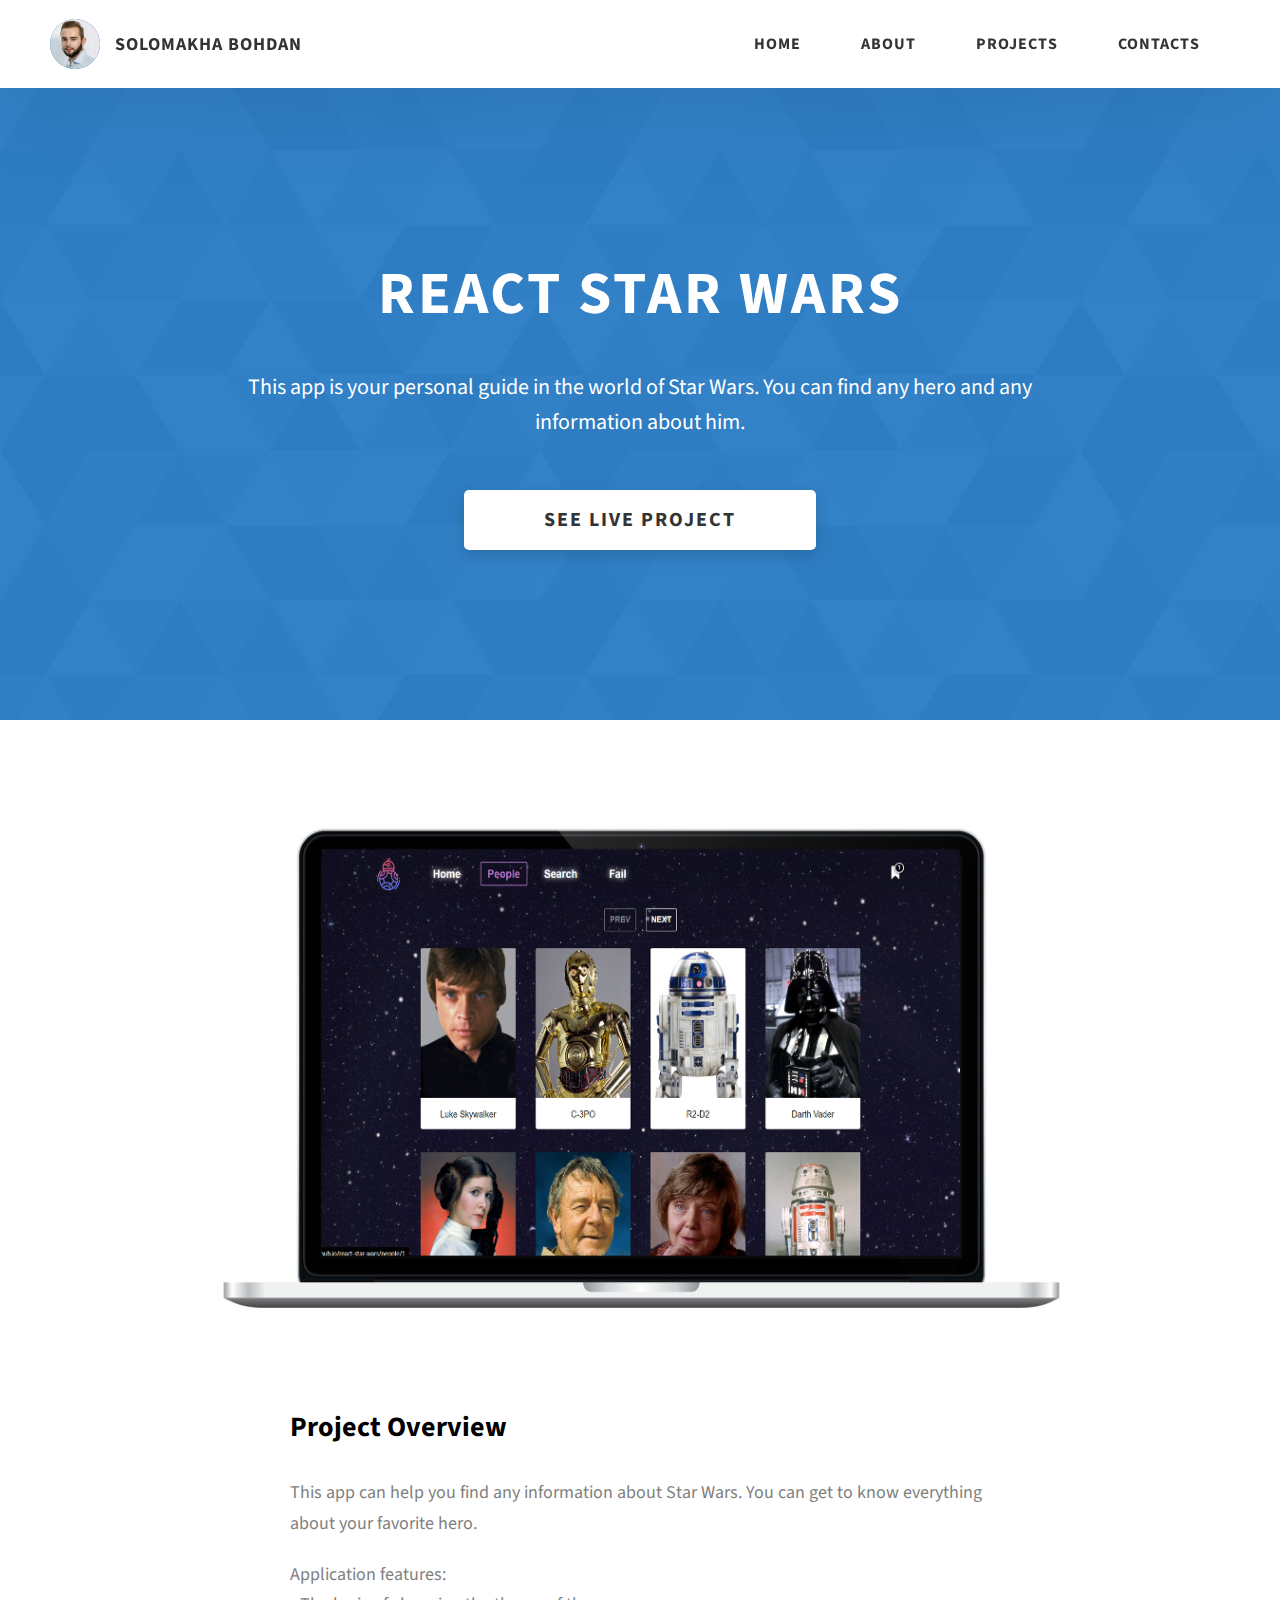
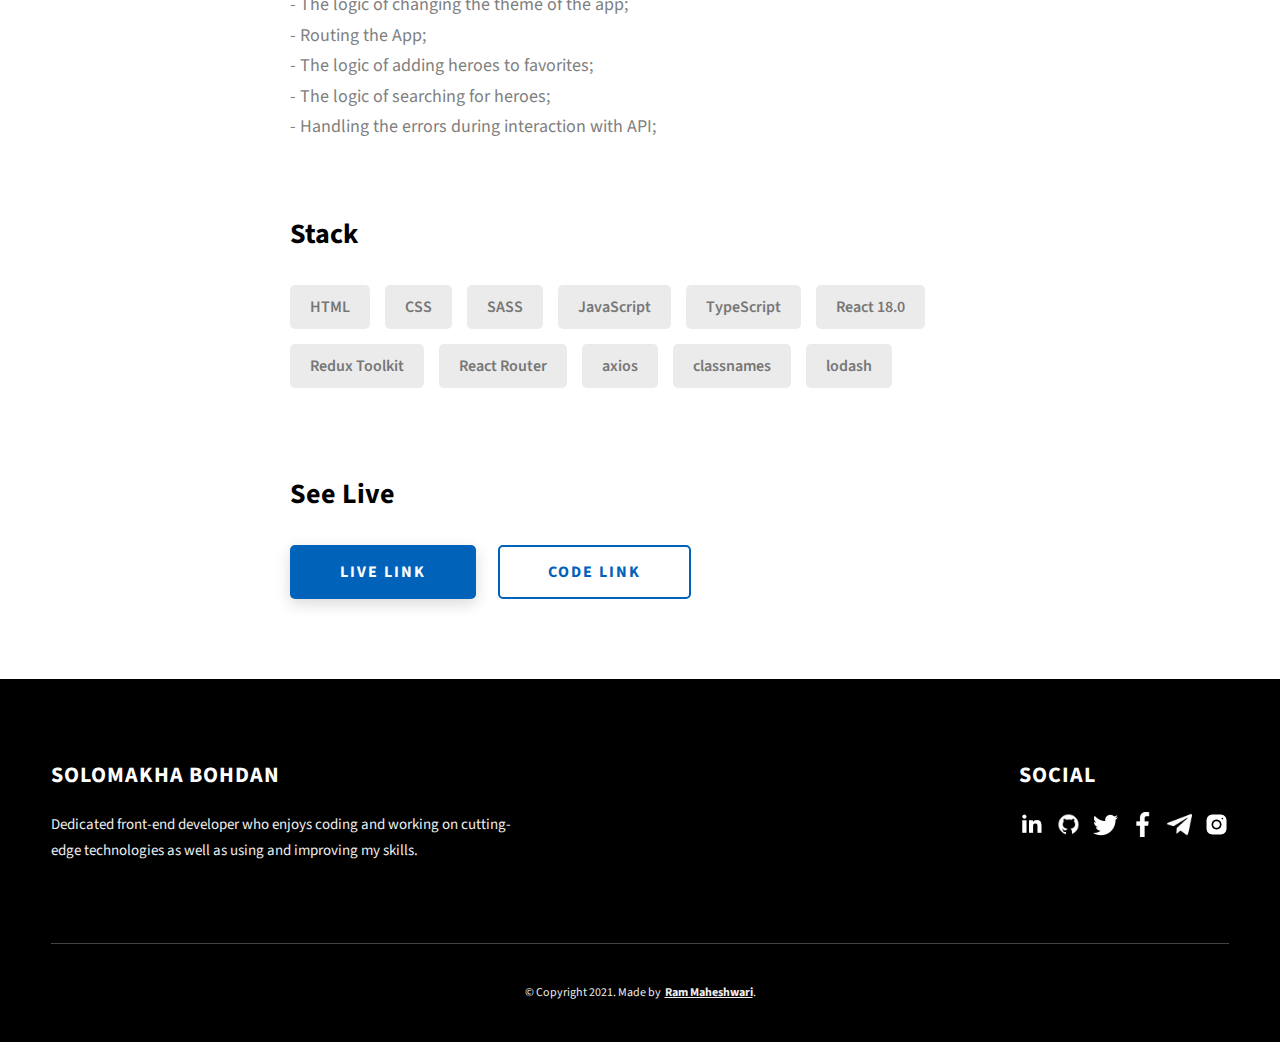
==== project-1.html @ 6ab42487 "Added all files to repo" ====
<!DOCTYPE html>
<html lang="en">
  <head>
    <meta charset="UTF-8" />
    <meta name="viewport" content="width=device-width, initial-scale=1.0" />
    <meta http-equiv="X-UA-Compatible" content="ie=edge" />
    <title>React Star Wars</title>
    <meta name="description" content="Case study page of Project" />

    <link rel="stylesheet" href="css/style.css" />

    <link rel="preconnect" href="https://fonts.googleapis.com" />
    <link rel="preconnect" href="https://fonts.gstatic.com" crossorigin />
    <link
      href="https://fonts.googleapis.com/css2?family=Source+Sans+Pro:wght@400;600;700;900&display=swap"
      rel="stylesheet"
    />
  </head>
  <body>
    <header class="header">
      <div class="header__content">
        <div class="header__logo-container">
          <div class="header__logo-img-cont">
            <img
              src="./assets/jpeg/bodia_solo.jpg"
              alt="Solomakha Bohdan Image"
              class="header__logo-img"
            />
          </div>
          <span class="header__logo-sub">Solomakha Bohdan</span>
        </div>
        <div class="header__main">
          <ul class="header__links">
            <li class="header__link-wrapper">
              <a href="./index.html" class="header__link"> Home </a>
            </li>
            <li class="header__link-wrapper">
              <a href="./index.html#about" class="header__link">About </a>
            </li>
            <li class="header__link-wrapper">
              <a href="./index.html#projects" class="header__link">
                Projects
              </a>
            </li>
            <li class="header__link-wrapper">
              <a href="./index.html#contact" class="header__link"> Contacts </a>
            </li>
          </ul>
          <div class="header__main-ham-menu-cont">
            <img
              src="./assets/svg/ham-menu.svg"
              alt="hamburger menu"
              class="header__main-ham-menu"
            />
            <img
              src="./assets/svg/ham-menu-close.svg"
              alt="hamburger menu close"
              class="header__main-ham-menu-close d-none"
            />
          </div>
        </div>
      </div>
      <div class="header__sm-menu">
        <div class="header__sm-menu-content">
          <ul class="header__sm-menu-links">
            <li class="header__sm-menu-link">
              <a href="./index.html"> Home </a>
            </li>

            <li class="header__sm-menu-link">
              <a href="./index.html#about"> About </a>
            </li>

            <li class="header__sm-menu-link">
              <a href="./index.html#projects"> Projects </a>
            </li>

            <li class="header__sm-menu-link">
              <a href="./index.html#contact"> Contacts </a>
            </li>
          </ul>
        </div>
      </div>
    </header>
    <section class="project-cs-hero">
      <div class="project-cs-hero__content">
        <h1 class="heading-primary">React Star Wars</h1>
        <div class="project-cs-hero__info">
          <p class="text-primary">
            This app is your personal guide in the world of Star Wars. You can find any hero and any information about him.
          </p>
        </div>
        <div class="project-cs-hero__cta">
          <a href="https://bohdansolo.github.io/react-star-wars/" class="btn btn--bg" target="_blank">See live project</a>
        </div>
      </div>
    </section>
    <section class="project-details">
      <div class="main-container">
        <div class="project-details__content">
          <div class="project-details__showcase-img-cont">
            <img
              src="./assets/jpeg/Star%20Wars.jpg"
              alt="Project Image"
              class="project-details__showcase-img"
            />
          </div>
          <div class="project-details__content-main">
            <div class="project-details__desc">
              <h3 class="project-details__content-title">Project Overview</h3>
              <p class="project-details__desc-para">
                This app can help you find any information about Star Wars. You can get to know everything about your favorite hero.
              </p>
              <p class="project-details__desc-para">
                Application features:<br>
                - The logic of changing the theme of the app; <br>- Routing the App;<br>- The logic of adding heroes to favorites;<br>- The logic of searching for heroes;<br>- Handling the errors during interaction with API;
              </p>
            </div>
            <div class="project-details__tools-used">
              <h3 class="project-details__content-title">Stack</h3>
              <div class="skills">
                <div class="skills__skill">HTML</div>
                <div class="skills__skill">CSS</div>
                <div class="skills__skill">SASS</div>
                <div class="skills__skill">JavaScript</div>
                <div class="skills__skill">TypeScript</div>
                <div class="skills__skill">React 18.0</div>
                <div class="skills__skill">Redux Toolkit</div>
                <div class="skills__skill">React Router</div>
                <div class="skills__skill">axios</div>
                <div class="skills__skill">classnames</div>
                <div class="skills__skill">lodash</div>

              </div>
            </div>
            <div class="project-details__links">
              <h3 class="project-details__content-title">See Live</h3>
              <a
                href="https://bohdansolo.github.io/react-star-wars/"
                class="btn btn--med btn--theme project-details__links-btn"
                target="_blank"
                >Live Link</a
              >
              <a
                href="https://github.com/BohdanSolo/react-star-wars"
                class="btn btn--med btn--theme-inv project-details__links-btn"
                target="_blank"
                >Code Link</a
              >
            </div>
          </div>
        </div>
      </div>
    </section>
    <footer class="main-footer">
      <div class="main-container">
        <div class="main-footer__upper">
          <div class="main-footer__row main-footer__row-1">
            <h2 class="heading heading-sm main-footer__heading-sm">
              <span>Social</span>
            </h2>
            <div class="main-footer__social-cont">
              <a target="_blank" rel="noreferrer" href="https://www.linkedin.com/in/bohdan-solomakha-750a14240/">
                <img
                  class="main-footer__icon"
                  src="./assets/png/linkedin-ico.png"
                  alt="icon"
                />
              </a>
              <a target="_blank" rel="noreferrer" href="https://github.com/BohdanSolo">
                <img
                  class="main-footer__icon"
                  src="./assets/png/github-ico.png"
                  alt="icon"
                />
              </a>
              <a target="_blank" rel="noreferrer" href="https://twitter.com/Bohdan_solo?t=991ut2WGYXUdXhXmWjefPw&s=09">
                <img
                  class="main-footer__icon"
                  src="./assets/png/twitter-ico.png"
                  alt="icon"
                />
              </a>
              <a target="_blank" rel="noreferrer" href="https://www.facebook.com/bohdan.solomakha">
                <img
                  class="main-footer__icon"
                  src="./assets/png/facebook.png"
                  alt="icon"
                />
              </a>
              <a target="_blank" rel="noreferrer" href="https://t.me/bodia_solo">
                <img
                        class="main-footer__icon"
                        src="./assets/png/telegram.png"
                        alt="icon"
                />
              </a>
              <a target="_blank" rel="noreferrer" href="https://www.instagram.com/bodia_solo/">
                <img
                  class="main-footer__icon main-footer__icon--mr-none"
                  src="./assets/png/insta-ico.png"
                  alt="icon"
                />
              </a>
            </div>
          </div>
          <div class="main-footer__row main-footer__row-2">
            <h4 class="heading heading-sm text-lt">Solomakha Bohdan</h4>
            <p class="main-footer__short-desc">
              Dedicated front-end developer who enjoys coding and working on cutting-edge technologies as well as using and improving my skills.
            </p>
          </div>
        </div>

        <div class="main-footer__lower">
          &copy; Copyright 2021. Made by
          <a rel="noreferrer"  href="#"
            >Ram Maheshwari</a
          >.
        </div>
      </div>
    </footer>
    <script src="./index.js"></script>
  </body>
</html>
---- css/style.css ----
/*
0 - 600px:      Phone
600 - 900px:    Tablet portrait
900 - 1200px:   Tablet landscape
[1200 - 1800] is where our normal styles apply
1800px + :      Big desktop
$breakpoint arguement choices:
- phone
- tab-port
- tab-land
- big-desktop

Inside media queries 1em is always 16px i.e 1em = 16px at every screen size only inside media queries
*/
*,
*::after,
*::before {
  margin: 0;
  padding: 0;
  box-sizing: inherit;
  font-family: inherit; }

html {
  font-size: 62.5%;
  scroll-behavior: smooth; }
  @media only screen and (max-width: 75em) {
    html {
      font-size: 59%; } }
  @media only screen and (max-width: 56.25em) {
    html {
      font-size: 56%; } }
  @media only screen and (min-width: 112.5em) {
    html {
      font-size: 65%; } }

body {
  box-sizing: border-box;
  position: relative;
  line-height: 1.5;
  font-family: sans-serif;
  overflow-x: hidden;
  overflow-y: scroll;
  font-family: 'Source Sans Pro', sans-serif; }

a {
  text-decoration: none;
  color: inherit; }

li {
  list-style: none; }

input:focus,
button:focus,
a:focus,
textarea:focus {
  outline: none; }

button {
  border: none;
  cursor: pointer; }

textarea {
  resize: none; }

.heading-primary {
  font-size: 6rem;
  text-transform: uppercase;
  letter-spacing: 3px;
  text-align: center; }
  @media only screen and (max-width: 37.5em) {
    .heading-primary {
      font-size: 4.5rem; } }

.heading-sec__mb-bg {
  margin-bottom: 11rem; }
  @media only screen and (max-width: 56.25em) {
    .heading-sec__mb-bg {
      margin-bottom: 8rem; } }

.heading-sec__mb-med {
  margin-bottom: 9rem; }
  @media only screen and (max-width: 56.25em) {
    .heading-sec__mb-med {
      margin-bottom: 8rem; } }

.heading-sec__main {
  display: block;
  font-size: 4rem;
  text-transform: uppercase;
  letter-spacing: 1px;
  letter-spacing: 3px;
  text-align: center;
  margin-bottom: 3.5rem;
  position: relative; }
  .heading-sec__main--lt {
    color: #fff; }
    .heading-sec__main--lt::after {
      content: '';
      background: #fff !important; }
  .heading-sec__main::after {
    content: '';
    position: absolute;
    top: calc(100% + 1.5rem);
    height: 5px;
    width: 3rem;
    background: #0062b9;
    left: 50%;
    transform: translateX(-50%);
    border-radius: 5px; }
    @media only screen and (max-width: 37.5em) {
      .heading-sec__main::after {
        top: calc(100% + 1.2rem); } }

.heading-sec__sub {
  display: block;
  text-align: center;
  color: #777;
  font-size: 2rem;
  font-weight: 500;
  max-width: 80rem;
  margin: auto;
  line-height: 1.6; }
  @media only screen and (max-width: 37.5em) {
    .heading-sec__sub {
      font-size: 1.8rem; } }
  .heading-sec__sub--lt {
    color: #eee; }

.heading-sm {
  font-size: 2.2rem;
  text-transform: uppercase;
  letter-spacing: 1px; }

.main-container {
  max-width: 120rem;
  margin: auto;
  width: 92%; }

.btn {
  background: #fff;
  color: #333;
  text-transform: uppercase;
  letter-spacing: 2px;
  display: inline-block;
  font-weight: 700;
  border-radius: 5px;
  box-shadow: 0 5px 15px 0 rgba(0, 0, 0, 0.15);
  transition: transform .3s; }
  .btn:hover {
    transform: translateY(-3px); }
  .btn--bg {
    padding: 1.5rem 8rem;
    font-size: 2rem; }
  .btn--med {
    padding: 1.5rem 5rem;
    font-size: 1.6rem; }
  .btn--theme {
    background: #0062b9;
    color: #fff; }
  .btn--theme-inv {
    color: #0062b9;
    background: #fff;
    border: 2px solid #0062b9;
    box-shadow: none;
    padding: calc(1.5rem - 2px) calc(5rem - 2px); }

.sec-pad {
  padding: 12rem 0; }
  @media only screen and (max-width: 56.25em) {
    .sec-pad {
      padding: 8rem 0; } }

.text-primary {
  color: #fff;
  font-size: 2.2rem;
  text-align: center;
  width: 100%;
  line-height: 1.6; }
  @media only screen and (max-width: 37.5em) {
    .text-primary {
      font-size: 2rem; } }

.d-none {
  display: none; }

.home-hero {
  color: #fff;
  background: linear-gradient(to right, rgba(0, 98, 185, 0.8), rgba(0, 98, 185, 0.8)), url(../../assets/svg/common-bg.svg);
  background-position: center;
  height: 100vh;
  min-height: 80rem;
  max-height: 120rem;
  position: relative; }
  @media only screen and (max-width: 37.5em) {
    .home-hero {
      height: unset;
      min-height: unset; } }
  .home-hero__socials {
    position: absolute;
    top: 50%;
    border: 2px solid #eee;
    border-left: 2px solid #eee;
    transform: translateY(-50%); }
    @media only screen and (max-width: 56.25em) {
      .home-hero__socials {
        display: none; } }
  .home-hero__mouse-scroll-cont {
    position: absolute;
    bottom: 3%;
    left: 50%;
    transform: translateX(-50%); }
    @media only screen and (max-width: 37.5em) {
      .home-hero__mouse-scroll-cont {
        display: none; } }
  .home-hero__social {
    width: 5rem; }
  .home-hero__social-icon-link {
    width: 100%;
    display: block;
    padding: 1.2rem;
    border-bottom: 2px solid #eee;
    transition: background .3s; }
    .home-hero__social-icon-link:hover {
      background: rgba(255, 255, 255, 0.1); }
    .home-hero__social-icon-link--bd-none {
      border-bottom: 0; }
  .home-hero__social-icon {
    width: 100%; }
  .home-hero__content {
    position: absolute;
    top: 50%;
    left: 50%;
    transform: translate(-50%, -50%);
    max-width: 90rem;
    width: 92%; }
    @media only screen and (max-width: 37.5em) {
      .home-hero__content {
        padding: 19rem 0 13rem 0;
        margin: auto;
        position: static;
        transform: translate(0, 0); } }
  .home-hero__info {
    margin: 3rem auto 0 auto;
    max-width: 80rem; }
  .home-hero__cta {
    margin-top: 5rem;
    text-align: center; }

.about {
  background: #fafafa; }
  .about__content {
    display: grid;
    grid-template-columns: 1fr 1fr;
    grid-gap: 10rem; }
    @media only screen and (max-width: 56.25em) {
      .about__content {
        grid-template-columns: 1fr;
        grid-gap: 8rem; } }
    .about__content-title {
      font-weight: 700;
      font-size: 2.8rem;
      margin-bottom: 3rem; }
      @media only screen and (max-width: 37.5em) {
        .about__content-title {
          font-size: 2.4rem; } }
    .about__content-details-para {
      font-size: 1.8rem;
      color: grey;
      max-width: 60rem;
      line-height: 1.7;
      margin-bottom: 1rem; }
      .about__content-details-para--hl {
        font-weight: 700;
        margin: 0 3px; }
      .about__content-details-para:last-child {
        margin-bottom: 4rem; }

.projects__row {
  display: grid;
  grid-template-columns: 1.5fr 1fr;
  grid-gap: 5rem;
  margin-bottom: 11rem; }
  @media only screen and (max-width: 56.25em) {
    .projects__row {
      grid-template-columns: 1fr;
      grid-gap: 2rem;
      margin-bottom: 8rem; } }
  @media only screen and (max-width: 56.25em) {
    .projects__row {
      text-align: center; } }
  .projects__row:last-child {
    margin-bottom: 0; }
  .projects__row-img-cont {
    overflow: hidden; }
  .projects__row-img {
    width: 100%;
    display: block;
    object-fit: cover; }
  .projects__row-content {
    padding: 2rem 0;
    display: flex;
    justify-content: center;
    flex-direction: column;
    align-items: flex-start; }
    @media only screen and (max-width: 56.25em) {
      .projects__row-content {
        align-items: center; } }
    .projects__row-content-title {
      font-weight: 700;
      font-size: 2.8rem;
      margin-bottom: 2rem; }
      @media only screen and (max-width: 37.5em) {
        .projects__row-content-title {
          font-size: 2.4rem; } }
    .projects__row-content-desc {
      font-size: 1.8rem;
      color: grey;
      max-width: 60rem;
      line-height: 1.7;
      margin-bottom: 3rem; }
      @media only screen and (max-width: 37.5em) {
        .projects__row-content-desc {
          font-size: 1.7rem; } }

.contact {
  background: linear-gradient(to right, rgba(0, 98, 185, 0.8), rgba(0, 98, 185, 0.8)), url(../../assets/svg/common-bg.svg);
  background-size: cover;
  background-position: center; }
  .contact__form-container {
    box-shadow: 0 0 10px rgba(0, 0, 0, 0.1);
    background: white;
    padding: 4rem;
    margin-top: 6rem;
    max-width: 80rem;
    text-align: right;
    width: 95%;
    border-radius: 5px;
    margin: 5rem auto 0 auto; }
    @media only screen and (max-width: 37.5em) {
      .contact__form-container {
        padding: 3rem; } }
  .contact__form-field {
    margin-bottom: 4rem; }
    @media only screen and (max-width: 37.5em) {
      .contact__form-field {
        margin-bottom: 3rem; } }
  .contact__form-label {
    color: #666;
    font-size: 1.4rem;
    letter-spacing: 1px;
    font-weight: 700;
    margin-bottom: 1rem;
    display: block;
    text-align: left; }
  .contact__form-input {
    color: #333;
    padding: 2rem;
    width: 100%;
    border: 1px solid #ebebeb;
    font-size: 1.6rem;
    letter-spacing: 0px;
    background: #f0f0f0;
    border-radius: 5px;
    font-weight: 600;
    /* Code for Modern Browsers */
    /* Code for WebKit, Blink, Edge */
    /* Code for Internet Explorer 10-11 */
    /* Code for Microsoft Edge */
    /* Code for Mozilla Firefox 4 to 18 */
    /* Code for Mozilla Firefox 19+ */ }
    .contact__form-input::placeholder {
      color: #999;
      font-weight: 600;
      font-size: 1.6rem; }
    .contact__form-input::-webkit-input-placeholder {
      color: #999;
      font-weight: 600;
      font-size: 1.6rem; }
    .contact__form-input:-ms-input-placeholder {
      color: #999;
      font-weight: 600;
      font-size: 1.6rem; }
    .contact__form-input::-ms-input-placeholder {
      color: #999;
      font-weight: 600;
      font-size: 1.6rem; }
    .contact__form-input:-moz-placeholder {
      opacity: 1;
      color: #999;
      font-weight: 600;
      font-size: 1.6rem; }
    .contact__form-input::-moz-placeholder {
      opacity: 1;
      color: #999;
      font-weight: 600;
      font-size: 1.6rem; }
  .contact__btn {
    width: 30%;
    padding: 2rem 4rem;
    font-size: 1.6rem; }
    @media only screen and (max-width: 37.5em) {
      .contact__btn {
        width: 100%; } }

.project-cs-hero {
  color: #fff;
  background: linear-gradient(to right, rgba(0, 98, 185, 0.8), rgba(0, 98, 185, 0.8)), url(../../assets/svg/common-bg.svg);
  background-size: cover;
  background-position: center;
  position: relative; }
  @media only screen and (max-width: 37.5em) {
    .project-cs-hero {
      height: unset;
      min-height: unset; } }
  .project-cs-hero__content {
    padding: 25rem 0 17rem 0;
    max-width: 90rem;
    width: 92%;
    margin: auto; }
    @media only screen and (max-width: 37.5em) {
      .project-cs-hero__content {
        padding: 19rem 0 13rem 0;
        margin: auto;
        position: static;
        transform: translate(0, 0); } }
  .project-cs-hero__info {
    margin: 3rem auto 0 auto;
    max-width: 80rem; }
  .project-cs-hero__cta {
    margin-top: 5rem;
    text-align: center; }

.project-details__content {
  padding: 8rem 0;
  max-width: 90rem;
  margin: auto; }
  .project-details__content-title {
    font-weight: 700;
    font-size: 2.8rem;
    margin-bottom: 3rem; }
    @media only screen and (max-width: 37.5em) {
      .project-details__content-title {
        font-size: 2.4rem; } }

.project-details__showcase-img-cont {
  width: 100%;
  margin-bottom: 6rem; }

.project-details__showcase-img {
  width: 100%; }

.project-details__content-main {
  width: 100%;
  max-width: 70rem;
  margin: auto; }

.project-details__desc {
  margin: 0 0 7rem 0; }
  .project-details__desc-para {
    font-size: 1.8rem;
    line-height: 1.7;
    color: grey;
    margin-bottom: 2rem; }

.project-details__tools-used {
  margin: 0 0 7rem 0; }
  .project-details__tools-used-list {
    display: flex;
    flex-wrap: wrap; }
  .project-details__tools-used-item {
    padding: 1rem 2rem;
    margin-bottom: 1.5rem;
    margin-right: 1.5rem;
    font-size: 1.6rem;
    background: rgba(153, 153, 153, 0.2);
    border-radius: 5px;
    font-weight: 600;
    color: #777; }

.project-details__links {
  margin: 0 0; }
  .project-details__links-btn {
    margin-right: 2rem; }
    @media only screen and (max-width: 37.5em) {
      .project-details__links-btn {
        margin-right: 0;
        width: 70%;
        margin-bottom: 2rem;
        text-align: center; } }
    .project-details__links-btn:last-child {
      margin: 0; }
      @media only screen and (max-width: 37.5em) {
        .project-details__links-btn:last-child {
          margin: 0; } }

.header {
  position: fixed;
  width: 100%;
  z-index: 1000;
  background: #000;
  background: #fff;
  box-shadow: 0 10px 100px rgba(0, 0, 0, 0.1); }
  .header__content {
    display: flex;
    align-items: center;
    justify-content: space-between;
    padding: 1rem 5rem; }
    @media only screen and (max-width: 56.25em) {
      .header__content {
        padding: 0 2rem; } }
  .header__logo-container {
    display: flex;
    align-items: center;
    cursor: pointer;
    color: #333;
    transition: color .3s; }
    .header__logo-container:hover {
      color: #0062b9; }
  .header__logo-img-cont {
    width: 5rem;
    height: 5rem;
    border-radius: 50px;
    overflow: hidden;
    margin-right: 1.5rem;
    background: #0062b9; }
    @media only screen and (max-width: 56.25em) {
      .header__logo-img-cont {
        width: 4.5rem;
        height: 4.5rem;
        margin-right: 1.2rem;
      } }
  .header__logo-img {
    width: 100%;
    height: 100%;
    border-radius: 50%;

    object-fit: cover;
    object-position: center;
    display: block;
    transform: scale(1.5, 1.5) translate(1px, 6px);

  }
  .header__logo-sub {
    font-size: 1.8rem;
    text-transform: uppercase;
    font-weight: 700;
    letter-spacing: 1px; }
  .header__links {
    display: flex; }
    @media only screen and (max-width: 37.5em) {
      .header__links {
        display: none; } }
  .header__link {
    padding: 2.2rem 3rem;
    display: inline-block;
    font-size: 1.6rem;
    color: #333;
    text-transform: uppercase;
    letter-spacing: 1px;
    font-weight: 700;
    transition: color .3s; }
    .header__link:hover {
      color: #0062b9; }
    @media only screen and (max-width: 56.25em) {
      .header__link {
        padding: 3rem 1.8rem;
        font-size: 1.5rem; } }
  .header__main-ham-menu-cont {
    display: none;
    width: 3rem;
    padding: 2.2rem 0; }
    @media only screen and (max-width: 37.5em) {
      .header__main-ham-menu-cont {
        display: block; } }
  .header__main-ham-menu {
    width: 100%; }
  .header__main-ham-menu-close {
    width: 100%; }
  .header__sm-menu {
    background: #fff;
    position: absolute;
    width: 100%;
    top: 100%;
    visibility: hidden;
    opacity: 0;
    transition: all .3s;
    box-shadow: 0px 5px 5px 0px rgba(0, 0, 0, 0.1);
    -webkit-box-shadow: 0px 5px 5px 0px rgba(0, 0, 0, 0.1);
    -moz-box-shadow: 0px 5px 5px 0px rgba(0, 0, 0, 0.1); }
    .header__sm-menu--active {
      visibility: hidden;
      opacity: 0; }
      @media only screen and (max-width: 37.5em) {
        .header__sm-menu--active {
          visibility: visible;
          opacity: 1; } }
  .header__sm-menu-link a {
    display: block;
    text-decoration: none;
    padding: 2.5rem 3rem;
    font-size: 1.6rem;
    color: #333;
    text-align: right;
    border-bottom: 1px solid #eee;
    font-weight: 700;
    text-transform: uppercase;
    letter-spacing: 2px;
    transition: color .3s; }
    .header__sm-menu-link a:hover {
      color: #0062b9; }
  .header__sm-menu-link:first-child a {
    border-top: 1px solid #eee; }
  .header__sm-menu-link-last {
    border-bottom: 0; }

.main-footer {
  background: #000;
  color: #fff; }
  .main-footer__upper {
    display: flex;
    justify-content: space-between;
    padding: 8rem 0; }
    @media only screen and (max-width: 56.25em) {
      .main-footer__upper {
        padding: 6rem 0; } }
    @media only screen and (max-width: 37.5em) {
      .main-footer__upper {
        display: block; } }
  .main-footer__row-1 {
    order: 2; }
    @media only screen and (max-width: 56.25em) {
      .main-footer__row-1 {
        margin-bottom: 5rem; } }
  .main-footer__row-2 {
    width: 40%;
    order: 1;
    max-width: 50rem; }
    @media only screen and (max-width: 56.25em) {
      .main-footer__row-2 {
        width: 100%; } }
  .main-footer__short-desc {
    margin-top: 2rem;
    color: #eee;
    font-size: 1.5rem;
    line-height: 1.7; }
  .main-footer__social-cont {
    margin-top: 2rem; }
  .main-footer__icon {
    margin-right: 1rem;
    width: 2.5rem;
  transition: 0.2s linear}
    .main-footer__icon--mr-none {
      margin-right: 0; }
  .main-footer__lower {
    padding: 4rem 0;
    border-top: 1px solid #444;
    color: #eee;
    font-size: 1.2rem;
    text-align: left;
    text-align: center; }
    .main-footer__lower a {
      text-decoration: underline;
      font-weight: bold;
      margin-left: 2px; }
    @media only screen and (max-width: 56.25em) {
      .main-footer__lower {
        padding: 3.5rem 0; } }

.skills {
  display: flex;
  flex-wrap: wrap; }
  .skills__skill {
    padding: 1rem 2rem;
    margin-bottom: 1.5rem;
    margin-right: 1.5rem;
    font-size: 1.6rem;
    background: rgba(153, 153, 153, 0.2);
    border-radius: 5px;
    font-weight: 600;
    color: #777; }

.mouse {
  width: 25px;
  height: 40px;
  border: 2px solid #eee;
  border-radius: 60px;
  position: relative;
  overflow: hidden; }
  .mouse::before {
    content: '';
    width: 5px;
    height: 5px;
    position: absolute;
    top: 7px;
    left: 50%;
    transform: translateX(-50%);
    background-color: #eee;
    border-radius: 50%;
    opacity: 1;
    animation: wheel 1.3s infinite;
    -webkit-animation: wheel 1.3s infinite; }

@keyframes wheel {
  to {
    opacity: 0;
    top: 27px; } }

@-webkit-keyframes wheel {
  to {
    opacity: 0;
    top: 27px; } }


.main-footer__icon:hover {
  transform: translateY(-5px);
}
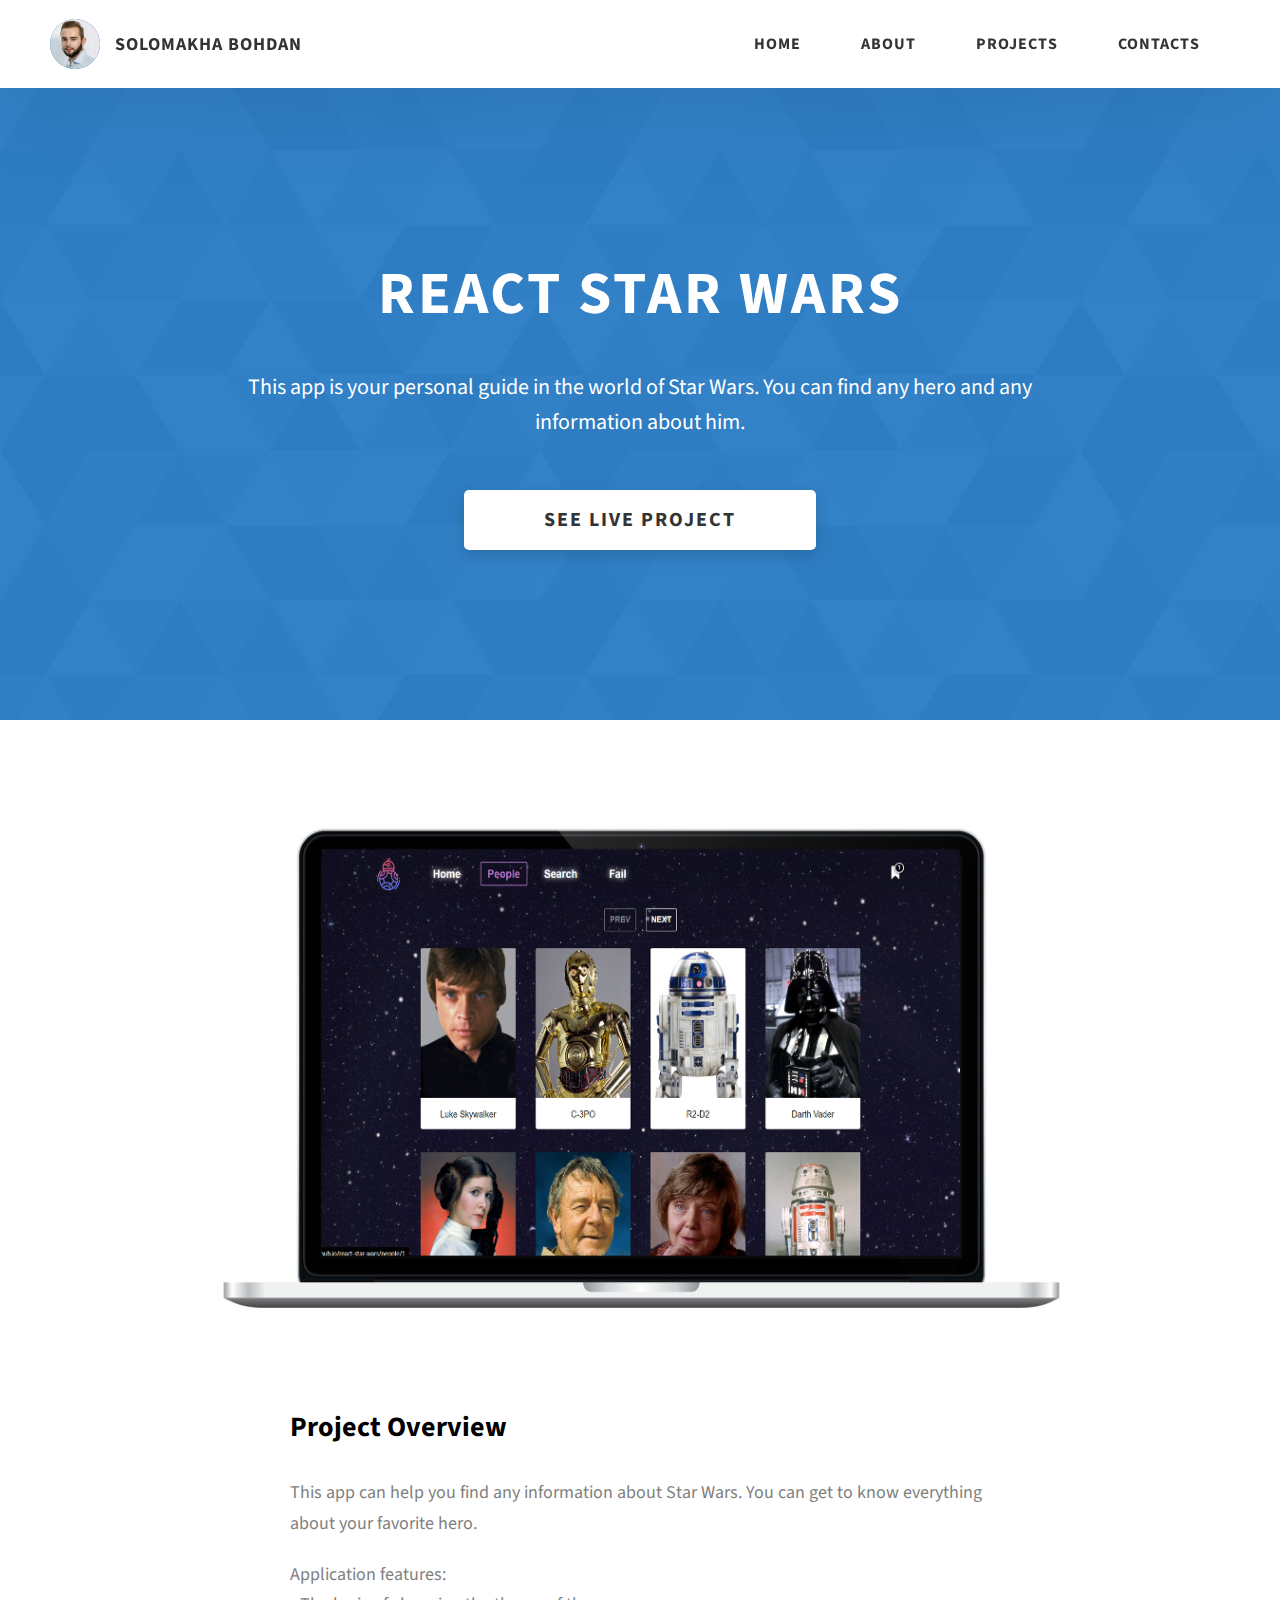
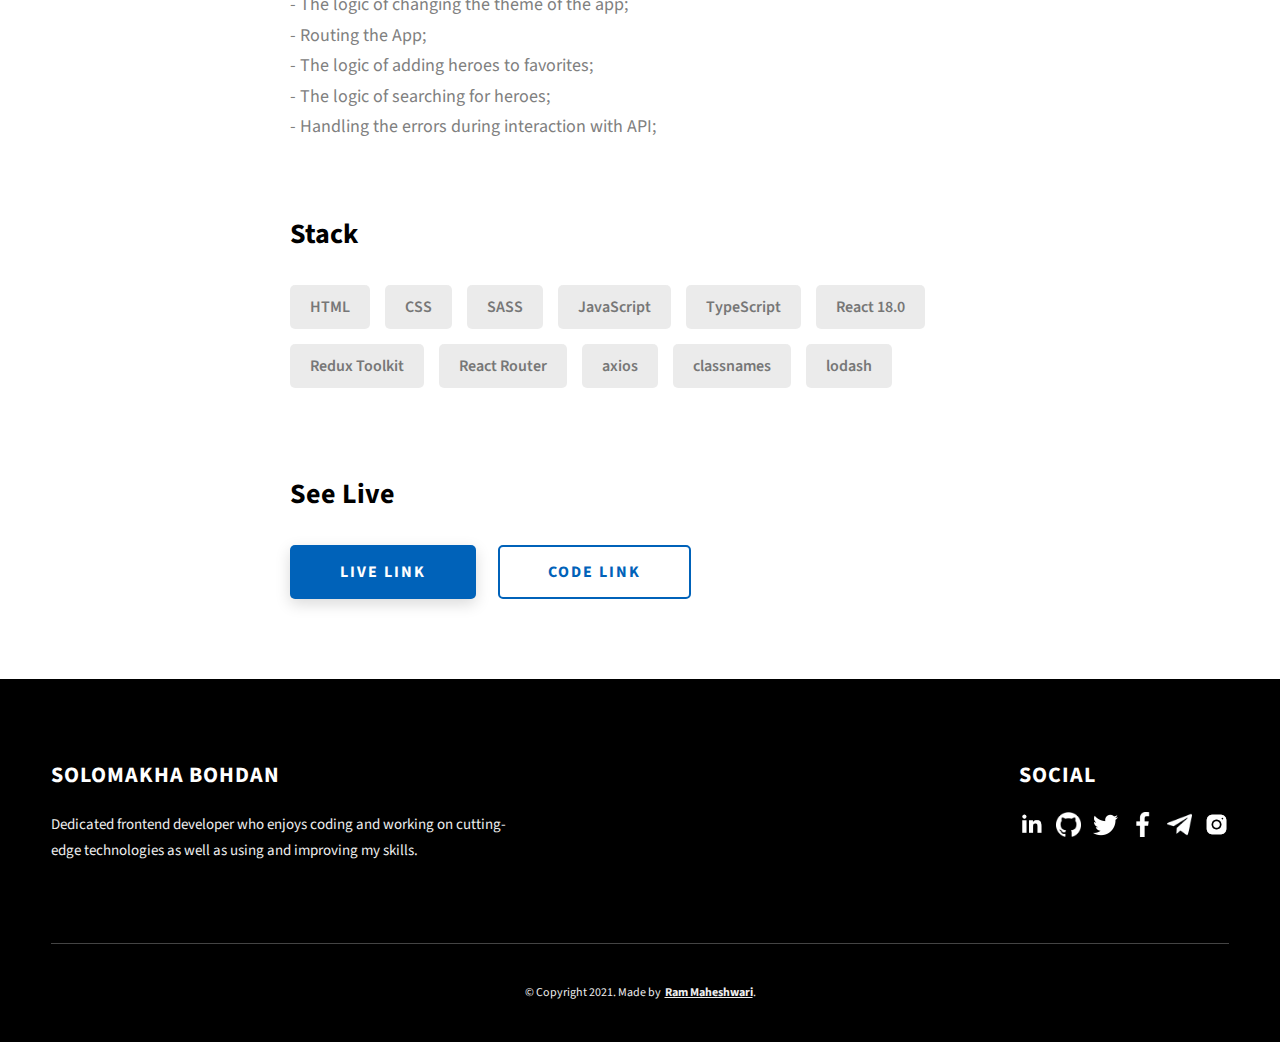
==== commit fd4411de: "made some grammar changes" ====
--- a/project-1.html
+++ b/project-1.html
@@ -207,7 +207,7 @@
           <div class="main-footer__row main-footer__row-2">
             <h4 class="heading heading-sm text-lt">Solomakha Bohdan</h4>
             <p class="main-footer__short-desc">
-              Dedicated front-end developer who enjoys coding and working on cutting-edge technologies as well as using and improving my skills.
+              Dedicated frontend developer who enjoys coding and working on cutting-edge technologies as well as using and improving my skills.
             </p>
           </div>
         </div>
--- a/css/style.css
+++ b/css/style.css
@@ -1,716 +1,2 @@
-/*
-0 - 600px:      Phone
-600 - 900px:    Tablet portrait
-900 - 1200px:   Tablet landscape
-[1200 - 1800] is where our normal styles apply
-1800px + :      Big desktop
-$breakpoint arguement choices:
-- phone
-- tab-port
-- tab-land
-- big-desktop
-
-Inside media queries 1em is always 16px i.e 1em = 16px at every screen size only inside media queries
-*/
-*,
-*::after,
-*::before {
-  margin: 0;
-  padding: 0;
-  box-sizing: inherit;
-  font-family: inherit; }
-
-html {
-  font-size: 62.5%;
-  scroll-behavior: smooth; }
-  @media only screen and (max-width: 75em) {
-    html {
-      font-size: 59%; } }
-  @media only screen and (max-width: 56.25em) {
-    html {
-      font-size: 56%; } }
-  @media only screen and (min-width: 112.5em) {
-    html {
-      font-size: 65%; } }
-
-body {
-  box-sizing: border-box;
-  position: relative;
-  line-height: 1.5;
-  font-family: sans-serif;
-  overflow-x: hidden;
-  overflow-y: scroll;
-  font-family: 'Source Sans Pro', sans-serif; }
-
-a {
-  text-decoration: none;
-  color: inherit; }
-
-li {
-  list-style: none; }
-
-input:focus,
-button:focus,
-a:focus,
-textarea:focus {
-  outline: none; }
-
-button {
-  border: none;
-  cursor: pointer; }
-
-textarea {
-  resize: none; }
-
-.heading-primary {
-  font-size: 6rem;
-  text-transform: uppercase;
-  letter-spacing: 3px;
-  text-align: center; }
-  @media only screen and (max-width: 37.5em) {
-    .heading-primary {
-      font-size: 4.5rem; } }
-
-.heading-sec__mb-bg {
-  margin-bottom: 11rem; }
-  @media only screen and (max-width: 56.25em) {
-    .heading-sec__mb-bg {
-      margin-bottom: 8rem; } }
-
-.heading-sec__mb-med {
-  margin-bottom: 9rem; }
-  @media only screen and (max-width: 56.25em) {
-    .heading-sec__mb-med {
-      margin-bottom: 8rem; } }
-
-.heading-sec__main {
-  display: block;
-  font-size: 4rem;
-  text-transform: uppercase;
-  letter-spacing: 1px;
-  letter-spacing: 3px;
-  text-align: center;
-  margin-bottom: 3.5rem;
-  position: relative; }
-  .heading-sec__main--lt {
-    color: #fff; }
-    .heading-sec__main--lt::after {
-      content: '';
-      background: #fff !important; }
-  .heading-sec__main::after {
-    content: '';
-    position: absolute;
-    top: calc(100% + 1.5rem);
-    height: 5px;
-    width: 3rem;
-    background: #0062b9;
-    left: 50%;
-    transform: translateX(-50%);
-    border-radius: 5px; }
-    @media only screen and (max-width: 37.5em) {
-      .heading-sec__main::after {
-        top: calc(100% + 1.2rem); } }
-
-.heading-sec__sub {
-  display: block;
-  text-align: center;
-  color: #777;
-  font-size: 2rem;
-  font-weight: 500;
-  max-width: 80rem;
-  margin: auto;
-  line-height: 1.6; }
-  @media only screen and (max-width: 37.5em) {
-    .heading-sec__sub {
-      font-size: 1.8rem; } }
-  .heading-sec__sub--lt {
-    color: #eee; }
-
-.heading-sm {
-  font-size: 2.2rem;
-  text-transform: uppercase;
-  letter-spacing: 1px; }
-
-.main-container {
-  max-width: 120rem;
-  margin: auto;
-  width: 92%; }
-
-.btn {
-  background: #fff;
-  color: #333;
-  text-transform: uppercase;
-  letter-spacing: 2px;
-  display: inline-block;
-  font-weight: 700;
-  border-radius: 5px;
-  box-shadow: 0 5px 15px 0 rgba(0, 0, 0, 0.15);
-  transition: transform .3s; }
-  .btn:hover {
-    transform: translateY(-3px); }
-  .btn--bg {
-    padding: 1.5rem 8rem;
-    font-size: 2rem; }
-  .btn--med {
-    padding: 1.5rem 5rem;
-    font-size: 1.6rem; }
-  .btn--theme {
-    background: #0062b9;
-    color: #fff; }
-  .btn--theme-inv {
-    color: #0062b9;
-    background: #fff;
-    border: 2px solid #0062b9;
-    box-shadow: none;
-    padding: calc(1.5rem - 2px) calc(5rem - 2px); }
-
-.sec-pad {
-  padding: 12rem 0; }
-  @media only screen and (max-width: 56.25em) {
-    .sec-pad {
-      padding: 8rem 0; } }
-
-.text-primary {
-  color: #fff;
-  font-size: 2.2rem;
-  text-align: center;
-  width: 100%;
-  line-height: 1.6; }
-  @media only screen and (max-width: 37.5em) {
-    .text-primary {
-      font-size: 2rem; } }
-
-.d-none {
-  display: none; }
-
-.home-hero {
-  color: #fff;
-  background: linear-gradient(to right, rgba(0, 98, 185, 0.8), rgba(0, 98, 185, 0.8)), url(../../assets/svg/common-bg.svg);
-  background-position: center;
-  height: 100vh;
-  min-height: 80rem;
-  max-height: 120rem;
-  position: relative; }
-  @media only screen and (max-width: 37.5em) {
-    .home-hero {
-      height: unset;
-      min-height: unset; } }
-  .home-hero__socials {
-    position: absolute;
-    top: 50%;
-    border: 2px solid #eee;
-    border-left: 2px solid #eee;
-    transform: translateY(-50%); }
-    @media only screen and (max-width: 56.25em) {
-      .home-hero__socials {
-        display: none; } }
-  .home-hero__mouse-scroll-cont {
-    position: absolute;
-    bottom: 3%;
-    left: 50%;
-    transform: translateX(-50%); }
-    @media only screen and (max-width: 37.5em) {
-      .home-hero__mouse-scroll-cont {
-        display: none; } }
-  .home-hero__social {
-    width: 5rem; }
-  .home-hero__social-icon-link {
-    width: 100%;
-    display: block;
-    padding: 1.2rem;
-    border-bottom: 2px solid #eee;
-    transition: background .3s; }
-    .home-hero__social-icon-link:hover {
-      background: rgba(255, 255, 255, 0.1); }
-    .home-hero__social-icon-link--bd-none {
-      border-bottom: 0; }
-  .home-hero__social-icon {
-    width: 100%; }
-  .home-hero__content {
-    position: absolute;
-    top: 50%;
-    left: 50%;
-    transform: translate(-50%, -50%);
-    max-width: 90rem;
-    width: 92%; }
-    @media only screen and (max-width: 37.5em) {
-      .home-hero__content {
-        padding: 19rem 0 13rem 0;
-        margin: auto;
-        position: static;
-        transform: translate(0, 0); } }
-  .home-hero__info {
-    margin: 3rem auto 0 auto;
-    max-width: 80rem; }
-  .home-hero__cta {
-    margin-top: 5rem;
-    text-align: center; }
-
-.about {
-  background: #fafafa; }
-  .about__content {
-    display: grid;
-    grid-template-columns: 1fr 1fr;
-    grid-gap: 10rem; }
-    @media only screen and (max-width: 56.25em) {
-      .about__content {
-        grid-template-columns: 1fr;
-        grid-gap: 8rem; } }
-    .about__content-title {
-      font-weight: 700;
-      font-size: 2.8rem;
-      margin-bottom: 3rem; }
-      @media only screen and (max-width: 37.5em) {
-        .about__content-title {
-          font-size: 2.4rem; } }
-    .about__content-details-para {
-      font-size: 1.8rem;
-      color: grey;
-      max-width: 60rem;
-      line-height: 1.7;
-      margin-bottom: 1rem; }
-      .about__content-details-para--hl {
-        font-weight: 700;
-        margin: 0 3px; }
-      .about__content-details-para:last-child {
-        margin-bottom: 4rem; }
-
-.projects__row {
-  display: grid;
-  grid-template-columns: 1.5fr 1fr;
-  grid-gap: 5rem;
-  margin-bottom: 11rem; }
-  @media only screen and (max-width: 56.25em) {
-    .projects__row {
-      grid-template-columns: 1fr;
-      grid-gap: 2rem;
-      margin-bottom: 8rem; } }
-  @media only screen and (max-width: 56.25em) {
-    .projects__row {
-      text-align: center; } }
-  .projects__row:last-child {
-    margin-bottom: 0; }
-  .projects__row-img-cont {
-    overflow: hidden; }
-  .projects__row-img {
-    width: 100%;
-    display: block;
-    object-fit: cover; }
-  .projects__row-content {
-    padding: 2rem 0;
-    display: flex;
-    justify-content: center;
-    flex-direction: column;
-    align-items: flex-start; }
-    @media only screen and (max-width: 56.25em) {
-      .projects__row-content {
-        align-items: center; } }
-    .projects__row-content-title {
-      font-weight: 700;
-      font-size: 2.8rem;
-      margin-bottom: 2rem; }
-      @media only screen and (max-width: 37.5em) {
-        .projects__row-content-title {
-          font-size: 2.4rem; } }
-    .projects__row-content-desc {
-      font-size: 1.8rem;
-      color: grey;
-      max-width: 60rem;
-      line-height: 1.7;
-      margin-bottom: 3rem; }
-      @media only screen and (max-width: 37.5em) {
-        .projects__row-content-desc {
-          font-size: 1.7rem; } }
-
-.contact {
-  background: linear-gradient(to right, rgba(0, 98, 185, 0.8), rgba(0, 98, 185, 0.8)), url(../../assets/svg/common-bg.svg);
-  background-size: cover;
-  background-position: center; }
-  .contact__form-container {
-    box-shadow: 0 0 10px rgba(0, 0, 0, 0.1);
-    background: white;
-    padding: 4rem;
-    margin-top: 6rem;
-    max-width: 80rem;
-    text-align: right;
-    width: 95%;
-    border-radius: 5px;
-    margin: 5rem auto 0 auto; }
-    @media only screen and (max-width: 37.5em) {
-      .contact__form-container {
-        padding: 3rem; } }
-  .contact__form-field {
-    margin-bottom: 4rem; }
-    @media only screen and (max-width: 37.5em) {
-      .contact__form-field {
-        margin-bottom: 3rem; } }
-  .contact__form-label {
-    color: #666;
-    font-size: 1.4rem;
-    letter-spacing: 1px;
-    font-weight: 700;
-    margin-bottom: 1rem;
-    display: block;
-    text-align: left; }
-  .contact__form-input {
-    color: #333;
-    padding: 2rem;
-    width: 100%;
-    border: 1px solid #ebebeb;
-    font-size: 1.6rem;
-    letter-spacing: 0px;
-    background: #f0f0f0;
-    border-radius: 5px;
-    font-weight: 600;
-    /* Code for Modern Browsers */
-    /* Code for WebKit, Blink, Edge */
-    /* Code for Internet Explorer 10-11 */
-    /* Code for Microsoft Edge */
-    /* Code for Mozilla Firefox 4 to 18 */
-    /* Code for Mozilla Firefox 19+ */ }
-    .contact__form-input::placeholder {
-      color: #999;
-      font-weight: 600;
-      font-size: 1.6rem; }
-    .contact__form-input::-webkit-input-placeholder {
-      color: #999;
-      font-weight: 600;
-      font-size: 1.6rem; }
-    .contact__form-input:-ms-input-placeholder {
-      color: #999;
-      font-weight: 600;
-      font-size: 1.6rem; }
-    .contact__form-input::-ms-input-placeholder {
-      color: #999;
-      font-weight: 600;
-      font-size: 1.6rem; }
-    .contact__form-input:-moz-placeholder {
-      opacity: 1;
-      color: #999;
-      font-weight: 600;
-      font-size: 1.6rem; }
-    .contact__form-input::-moz-placeholder {
-      opacity: 1;
-      color: #999;
-      font-weight: 600;
-      font-size: 1.6rem; }
-  .contact__btn {
-    width: 30%;
-    padding: 2rem 4rem;
-    font-size: 1.6rem; }
-    @media only screen and (max-width: 37.5em) {
-      .contact__btn {
-        width: 100%; } }
-
-.project-cs-hero {
-  color: #fff;
-  background: linear-gradient(to right, rgba(0, 98, 185, 0.8), rgba(0, 98, 185, 0.8)), url(../../assets/svg/common-bg.svg);
-  background-size: cover;
-  background-position: center;
-  position: relative; }
-  @media only screen and (max-width: 37.5em) {
-    .project-cs-hero {
-      height: unset;
-      min-height: unset; } }
-  .project-cs-hero__content {
-    padding: 25rem 0 17rem 0;
-    max-width: 90rem;
-    width: 92%;
-    margin: auto; }
-    @media only screen and (max-width: 37.5em) {
-      .project-cs-hero__content {
-        padding: 19rem 0 13rem 0;
-        margin: auto;
-        position: static;
-        transform: translate(0, 0); } }
-  .project-cs-hero__info {
-    margin: 3rem auto 0 auto;
-    max-width: 80rem; }
-  .project-cs-hero__cta {
-    margin-top: 5rem;
-    text-align: center; }
-
-.project-details__content {
-  padding: 8rem 0;
-  max-width: 90rem;
-  margin: auto; }
-  .project-details__content-title {
-    font-weight: 700;
-    font-size: 2.8rem;
-    margin-bottom: 3rem; }
-    @media only screen and (max-width: 37.5em) {
-      .project-details__content-title {
-        font-size: 2.4rem; } }
-
-.project-details__showcase-img-cont {
-  width: 100%;
-  margin-bottom: 6rem; }
-
-.project-details__showcase-img {
-  width: 100%; }
-
-.project-details__content-main {
-  width: 100%;
-  max-width: 70rem;
-  margin: auto; }
-
-.project-details__desc {
-  margin: 0 0 7rem 0; }
-  .project-details__desc-para {
-    font-size: 1.8rem;
-    line-height: 1.7;
-    color: grey;
-    margin-bottom: 2rem; }
-
-.project-details__tools-used {
-  margin: 0 0 7rem 0; }
-  .project-details__tools-used-list {
-    display: flex;
-    flex-wrap: wrap; }
-  .project-details__tools-used-item {
-    padding: 1rem 2rem;
-    margin-bottom: 1.5rem;
-    margin-right: 1.5rem;
-    font-size: 1.6rem;
-    background: rgba(153, 153, 153, 0.2);
-    border-radius: 5px;
-    font-weight: 600;
-    color: #777; }
-
-.project-details__links {
-  margin: 0 0; }
-  .project-details__links-btn {
-    margin-right: 2rem; }
-    @media only screen and (max-width: 37.5em) {
-      .project-details__links-btn {
-        margin-right: 0;
-        width: 70%;
-        margin-bottom: 2rem;
-        text-align: center; } }
-    .project-details__links-btn:last-child {
-      margin: 0; }
-      @media only screen and (max-width: 37.5em) {
-        .project-details__links-btn:last-child {
-          margin: 0; } }
-
-.header {
-  position: fixed;
-  width: 100%;
-  z-index: 1000;
-  background: #000;
-  background: #fff;
-  box-shadow: 0 10px 100px rgba(0, 0, 0, 0.1); }
-  .header__content {
-    display: flex;
-    align-items: center;
-    justify-content: space-between;
-    padding: 1rem 5rem; }
-    @media only screen and (max-width: 56.25em) {
-      .header__content {
-        padding: 0 2rem; } }
-  .header__logo-container {
-    display: flex;
-    align-items: center;
-    cursor: pointer;
-    color: #333;
-    transition: color .3s; }
-    .header__logo-container:hover {
-      color: #0062b9; }
-  .header__logo-img-cont {
-    width: 5rem;
-    height: 5rem;
-    border-radius: 50px;
-    overflow: hidden;
-    margin-right: 1.5rem;
-    background: #0062b9; }
-    @media only screen and (max-width: 56.25em) {
-      .header__logo-img-cont {
-        width: 4.5rem;
-        height: 4.5rem;
-        margin-right: 1.2rem;
-      } }
-  .header__logo-img {
-    width: 100%;
-    height: 100%;
-    border-radius: 50%;
-
-    object-fit: cover;
-    object-position: center;
-    display: block;
-    transform: scale(1.5, 1.5) translate(1px, 6px);
-
-  }
-  .header__logo-sub {
-    font-size: 1.8rem;
-    text-transform: uppercase;
-    font-weight: 700;
-    letter-spacing: 1px; }
-  .header__links {
-    display: flex; }
-    @media only screen and (max-width: 37.5em) {
-      .header__links {
-        display: none; } }
-  .header__link {
-    padding: 2.2rem 3rem;
-    display: inline-block;
-    font-size: 1.6rem;
-    color: #333;
-    text-transform: uppercase;
-    letter-spacing: 1px;
-    font-weight: 700;
-    transition: color .3s; }
-    .header__link:hover {
-      color: #0062b9; }
-    @media only screen and (max-width: 56.25em) {
-      .header__link {
-        padding: 3rem 1.8rem;
-        font-size: 1.5rem; } }
-  .header__main-ham-menu-cont {
-    display: none;
-    width: 3rem;
-    padding: 2.2rem 0; }
-    @media only screen and (max-width: 37.5em) {
-      .header__main-ham-menu-cont {
-        display: block; } }
-  .header__main-ham-menu {
-    width: 100%; }
-  .header__main-ham-menu-close {
-    width: 100%; }
-  .header__sm-menu {
-    background: #fff;
-    position: absolute;
-    width: 100%;
-    top: 100%;
-    visibility: hidden;
-    opacity: 0;
-    transition: all .3s;
-    box-shadow: 0px 5px 5px 0px rgba(0, 0, 0, 0.1);
-    -webkit-box-shadow: 0px 5px 5px 0px rgba(0, 0, 0, 0.1);
-    -moz-box-shadow: 0px 5px 5px 0px rgba(0, 0, 0, 0.1); }
-    .header__sm-menu--active {
-      visibility: hidden;
-      opacity: 0; }
-      @media only screen and (max-width: 37.5em) {
-        .header__sm-menu--active {
-          visibility: visible;
-          opacity: 1; } }
-  .header__sm-menu-link a {
-    display: block;
-    text-decoration: none;
-    padding: 2.5rem 3rem;
-    font-size: 1.6rem;
-    color: #333;
-    text-align: right;
-    border-bottom: 1px solid #eee;
-    font-weight: 700;
-    text-transform: uppercase;
-    letter-spacing: 2px;
-    transition: color .3s; }
-    .header__sm-menu-link a:hover {
-      color: #0062b9; }
-  .header__sm-menu-link:first-child a {
-    border-top: 1px solid #eee; }
-  .header__sm-menu-link-last {
-    border-bottom: 0; }
-
-.main-footer {
-  background: #000;
-  color: #fff; }
-  .main-footer__upper {
-    display: flex;
-    justify-content: space-between;
-    padding: 8rem 0; }
-    @media only screen and (max-width: 56.25em) {
-      .main-footer__upper {
-        padding: 6rem 0; } }
-    @media only screen and (max-width: 37.5em) {
-      .main-footer__upper {
-        display: block; } }
-  .main-footer__row-1 {
-    order: 2; }
-    @media only screen and (max-width: 56.25em) {
-      .main-footer__row-1 {
-        margin-bottom: 5rem; } }
-  .main-footer__row-2 {
-    width: 40%;
-    order: 1;
-    max-width: 50rem; }
-    @media only screen and (max-width: 56.25em) {
-      .main-footer__row-2 {
-        width: 100%; } }
-  .main-footer__short-desc {
-    margin-top: 2rem;
-    color: #eee;
-    font-size: 1.5rem;
-    line-height: 1.7; }
-  .main-footer__social-cont {
-    margin-top: 2rem; }
-  .main-footer__icon {
-    margin-right: 1rem;
-    width: 2.5rem;
-  transition: 0.2s linear}
-    .main-footer__icon--mr-none {
-      margin-right: 0; }
-  .main-footer__lower {
-    padding: 4rem 0;
-    border-top: 1px solid #444;
-    color: #eee;
-    font-size: 1.2rem;
-    text-align: left;
-    text-align: center; }
-    .main-footer__lower a {
-      text-decoration: underline;
-      font-weight: bold;
-      margin-left: 2px; }
-    @media only screen and (max-width: 56.25em) {
-      .main-footer__lower {
-        padding: 3.5rem 0; } }
-
-.skills {
-  display: flex;
-  flex-wrap: wrap; }
-  .skills__skill {
-    padding: 1rem 2rem;
-    margin-bottom: 1.5rem;
-    margin-right: 1.5rem;
-    font-size: 1.6rem;
-    background: rgba(153, 153, 153, 0.2);
-    border-radius: 5px;
-    font-weight: 600;
-    color: #777; }
-
-.mouse {
-  width: 25px;
-  height: 40px;
-  border: 2px solid #eee;
-  border-radius: 60px;
-  position: relative;
-  overflow: hidden; }
-  .mouse::before {
-    content: '';
-    width: 5px;
-    height: 5px;
-    position: absolute;
-    top: 7px;
-    left: 50%;
-    transform: translateX(-50%);
-    background-color: #eee;
-    border-radius: 50%;
-    opacity: 1;
-    animation: wheel 1.3s infinite;
-    -webkit-animation: wheel 1.3s infinite; }
-
-@keyframes wheel {
-  to {
-    opacity: 0;
-    top: 27px; } }
-
-@-webkit-keyframes wheel {
-  to {
-    opacity: 0;
-    top: 27px; } }
-
-
-.main-footer__icon:hover {
-  transform: translateY(-5px);
-}+*,*::after,*::before{margin:0;padding:0;box-sizing:inherit;font-family:inherit}html{font-size:62.5%;scroll-behavior:smooth}@media only screen and (max-width: 75em){html{font-size:59%}}@media only screen and (max-width: 56.25em){html{font-size:56%}}@media only screen and (min-width: 112.5em){html{font-size:65%}}body{box-sizing:border-box;position:relative;line-height:1.5;font-family:sans-serif;overflow-x:hidden;overflow-y:scroll;font-family:'Source Sans Pro', sans-serif}a{text-decoration:none;color:inherit}li{list-style:none}input:focus,button:focus,a:focus,textarea:focus{outline:none}button{border:none;cursor:pointer}textarea{resize:none}.heading-primary{font-size:6rem;text-transform:uppercase;letter-spacing:3px;text-align:center}@media only screen and (max-width: 37.5em){.heading-primary{font-size:4.5rem}}.heading-sec__mb-bg{margin-bottom:11rem}@media only screen and (max-width: 56.25em){.heading-sec__mb-bg{margin-bottom:8rem}}.heading-sec__mb-med{margin-bottom:9rem}@media only screen and (max-width: 56.25em){.heading-sec__mb-med{margin-bottom:8rem}}.heading-sec__main{display:block;font-size:4rem;text-transform:uppercase;letter-spacing:1px;letter-spacing:3px;text-align:center;margin-bottom:3.5rem;position:relative}.heading-sec__main--lt{color:#fff}.heading-sec__main--lt::after{content:'';background:#fff !important}.heading-sec__main::after{content:'';position:absolute;top:calc(100% + 1.5rem);height:5px;width:3rem;background:#0062b9;left:50%;transform:translateX(-50%);border-radius:5px}@media only screen and (max-width: 37.5em){.heading-sec__main::after{top:calc(100% + 1.2rem)}}.heading-sec__sub{display:block;text-align:center;color:#777;font-size:2rem;font-weight:500;max-width:80rem;margin:auto;line-height:1.6}@media only screen and (max-width: 37.5em){.heading-sec__sub{font-size:1.8rem}}.heading-sec__sub--lt{color:#eee}.heading-sm{font-size:2.2rem;text-transform:uppercase;letter-spacing:1px}.main-container{max-width:120rem;margin:auto;width:92%}.btn{background:#fff;color:#333;text-transform:uppercase;letter-spacing:2px;display:inline-block;font-weight:700;border-radius:5px;box-shadow:0 5px 15px 0 rgba(0,0,0,0.15);transition:transform .3s}.btn:hover{transform:translateY(-3px)}.btn--bg{padding:1.5rem 8rem;font-size:2rem}.btn--med{padding:1.5rem 5rem;font-size:1.6rem}.btn--theme{background:#0062b9;color:#fff}.btn--theme-inv{color:#0062b9;background:#fff;border:2px solid #0062b9;box-shadow:none;padding:calc(1.5rem - 2px) calc(5rem - 2px)}.sec-pad{padding:12rem 0}@media only screen and (max-width: 56.25em){.sec-pad{padding:8rem 0}}.text-primary{color:#fff;font-size:2.2rem;text-align:center;width:100%;line-height:1.6}@media only screen and (max-width: 37.5em){.text-primary{font-size:2rem}}.d-none{display:none}.home-hero{color:#fff;background:linear-gradient(to right, rgba(0,98,185,0.8), rgba(0,98,185,0.8)),url(../../assets/svg/common-bg.svg);background-position:center;height:100vh;min-height:80rem;max-height:120rem;position:relative}@media only screen and (max-width: 37.5em){.home-hero{height:unset;min-height:unset}}.home-hero__socials{position:absolute;top:50%;border:2px solid #eee;border-left:2px solid #eee;transform:translateY(-50%)}@media only screen and (max-width: 56.25em){.home-hero__socials{display:none}}.home-hero__mouse-scroll-cont{position:absolute;bottom:3%;left:50%;transform:translateX(-50%)}@media only screen and (max-width: 37.5em){.home-hero__mouse-scroll-cont{display:none}}.home-hero__social{width:5rem}.home-hero__social-icon-link{width:100%;display:block;padding:1.2rem;border-bottom:2px solid #eee;transition:background .3s}.home-hero__social-icon-link:hover{background:rgba(255,255,255,0.1)}.home-hero__social-icon-link--bd-none{border-bottom:0}.home-hero__social-icon{width:100%}.home-hero__content{position:absolute;top:50%;left:50%;transform:translate(-50%, -50%);max-width:90rem;width:92%}@media only screen and (max-width: 37.5em){.home-hero__content{padding:19rem 0 13rem 0;margin:auto;position:static;transform:translate(0, 0)}}.home-hero__info{margin:3rem auto 0 auto;max-width:80rem}.home-hero__cta{margin-top:5rem;text-align:center}.about{background:#fafafa}.about__content{display:grid;grid-template-columns:1fr 1fr;grid-gap:10rem}@media only screen and (max-width: 56.25em){.about__content{grid-template-columns:1fr;grid-gap:8rem}}.about__content-title{font-weight:700;font-size:2.8rem;margin-bottom:3rem}@media only screen and (max-width: 37.5em){.about__content-title{font-size:2.4rem}}.about__content-details-para{font-size:1.8rem;color:grey;max-width:60rem;line-height:1.7;margin-bottom:1rem}.about__content-details-para--hl{font-weight:700;margin:0 3px}.about__content-details-para:last-child{margin-bottom:4rem}.projects__row{display:grid;grid-template-columns:1.5fr 1fr;grid-gap:5rem;margin-bottom:11rem}@media only screen and (max-width: 56.25em){.projects__row{grid-template-columns:1fr;grid-gap:2rem;margin-bottom:8rem}}@media only screen and (max-width: 56.25em){.projects__row{text-align:center}}.projects__row:last-child{margin-bottom:0}.projects__row-img-cont{overflow:hidden}.projects__row-img{width:100%;display:block;-o-object-fit:cover;object-fit:cover}.projects__row-content{padding:2rem 0;display:flex;justify-content:center;flex-direction:column;align-items:flex-start}@media only screen and (max-width: 56.25em){.projects__row-content{align-items:center}}.projects__row-content-title{font-weight:700;font-size:2.8rem;margin-bottom:2rem}@media only screen and (max-width: 37.5em){.projects__row-content-title{font-size:2.4rem}}.projects__row-content-desc{font-size:1.8rem;color:grey;max-width:60rem;line-height:1.7;margin-bottom:3rem}@media only screen and (max-width: 37.5em){.projects__row-content-desc{font-size:1.7rem}}.contact{background:linear-gradient(to right, rgba(0,98,185,0.8), rgba(0,98,185,0.8)),url(../../assets/svg/common-bg.svg);background-size:cover;background-position:center}.contact__form-container{box-shadow:0 0 10px rgba(0,0,0,0.1);background:white;padding:4rem;margin-top:6rem;max-width:80rem;text-align:right;width:95%;border-radius:5px;margin:5rem auto 0 auto}@media only screen and (max-width: 37.5em){.contact__form-container{padding:3rem}}.contact__form-field{margin-bottom:4rem}@media only screen and (max-width: 37.5em){.contact__form-field{margin-bottom:3rem}}.contact__form-label{color:#666;font-size:1.4rem;letter-spacing:1px;font-weight:700;margin-bottom:1rem;display:block;text-align:left}.contact__form-input{color:#333;padding:2rem;width:100%;border:1px solid #ebebeb;font-size:1.6rem;letter-spacing:0px;background:#f0f0f0;border-radius:5px;font-weight:600}.contact__form-input::-moz-placeholder{color:#999;font-weight:600;font-size:1.6rem}.contact__form-input:-ms-input-placeholder{color:#999;font-weight:600;font-size:1.6rem}.contact__form-input::placeholder{color:#999;font-weight:600;font-size:1.6rem}.contact__form-input::-webkit-input-placeholder{color:#999;font-weight:600;font-size:1.6rem}.contact__form-input:-ms-input-placeholder{color:#999;font-weight:600;font-size:1.6rem}.contact__form-input::-ms-input-placeholder{color:#999;font-weight:600;font-size:1.6rem}.contact__form-input:-moz-placeholder{opacity:1;color:#999;font-weight:600;font-size:1.6rem}.contact__form-input::-moz-placeholder{opacity:1;color:#999;font-weight:600;font-size:1.6rem}.contact__btn{width:30%;padding:2rem 4rem;font-size:1.6rem}@media only screen and (max-width: 37.5em){.contact__btn{width:100%}}.project-cs-hero{color:#fff;background:linear-gradient(to right, rgba(0,98,185,0.8), rgba(0,98,185,0.8)),url(../../assets/svg/common-bg.svg);background-size:cover;background-position:center;position:relative}@media only screen and (max-width: 37.5em){.project-cs-hero{height:unset;min-height:unset}}.project-cs-hero__content{padding:25rem 0 17rem 0;max-width:90rem;width:92%;margin:auto}@media only screen and (max-width: 37.5em){.project-cs-hero__content{padding:19rem 0 13rem 0;margin:auto;position:static;transform:translate(0, 0)}}.project-cs-hero__info{margin:3rem auto 0 auto;max-width:80rem}.project-cs-hero__cta{margin-top:5rem;text-align:center}.project-details__content{padding:8rem 0;max-width:90rem;margin:auto}.project-details__content-title{font-weight:700;font-size:2.8rem;margin-bottom:3rem}@media only screen and (max-width: 37.5em){.project-details__content-title{font-size:2.4rem}}.project-details__showcase-img-cont{width:100%;margin-bottom:6rem}.project-details__showcase-img{width:100%}.project-details__content-main{width:100%;max-width:70rem;margin:auto}.project-details__desc{margin:0 0 7rem 0}.project-details__desc-para{font-size:1.8rem;line-height:1.7;color:grey;margin-bottom:2rem}.project-details__tools-used{margin:0 0 7rem 0}.project-details__tools-used-list{display:flex;flex-wrap:wrap}.project-details__tools-used-item{padding:1rem 2rem;margin-bottom:1.5rem;margin-right:1.5rem;font-size:1.6rem;background:rgba(153,153,153,0.2);border-radius:5px;font-weight:600;color:#777}.project-details__links{margin:0 0}.project-details__links-btn{margin-right:2rem}@media only screen and (max-width: 37.5em){.project-details__links-btn{margin-right:0;width:70%;margin-bottom:2rem;text-align:center}}.project-details__links-btn:last-child{margin:0}@media only screen and (max-width: 37.5em){.project-details__links-btn:last-child{margin:0}}.header{position:fixed;width:100%;z-index:1000;background:#000;background:#fff;box-shadow:0 10px 100px rgba(0,0,0,0.1)}.header__content{display:flex;align-items:center;justify-content:space-between;padding:1rem 5rem}@media only screen and (max-width: 56.25em){.header__content{padding:0 2rem}}.header__logo-container{display:flex;align-items:center;cursor:pointer;color:#333;transition:color .3s}.header__logo-container:hover{color:#0062b9}.header__logo-img-cont{width:5rem;height:5rem;border-radius:50px;overflow:hidden;margin-right:1.5rem;background:#0062b9}@media only screen and (max-width: 56.25em){.header__logo-img-cont{width:4.5rem;height:4.5rem;margin-right:1.2rem}}.header__logo-img{width:100%;height:100%;border-radius:50%;-o-object-fit:cover;object-fit:cover;-o-object-position:center;object-position:center;display:block;transform:scale(1.5, 1.5) translate(1px, 6px)}.header__logo-sub{font-size:1.8rem;text-transform:uppercase;font-weight:700;letter-spacing:1px}.header__links{display:flex}@media only screen and (max-width: 37.5em){.header__links{display:none}}.header__link{padding:2.2rem 3rem;display:inline-block;font-size:1.6rem;color:#333;text-transform:uppercase;letter-spacing:1px;font-weight:700;transition:color .3s}.header__link:hover{color:#0062b9}@media only screen and (max-width: 56.25em){.header__link{padding:3rem 1.8rem;font-size:1.5rem}}.header__main-ham-menu-cont{display:none;width:3rem;padding:2.2rem 0}@media only screen and (max-width: 37.5em){.header__main-ham-menu-cont{display:block}}.header__main-ham-menu{width:100%}.header__main-ham-menu-close{width:100%}.header__sm-menu{background:#fff;position:absolute;width:100%;top:100%;visibility:hidden;opacity:0;transition:all .3s;box-shadow:0px 5px 5px 0px rgba(0,0,0,0.1);-webkit-box-shadow:0px 5px 5px 0px rgba(0,0,0,0.1);-moz-box-shadow:0px 5px 5px 0px rgba(0,0,0,0.1)}.header__sm-menu--active{visibility:hidden;opacity:0}@media only screen and (max-width: 37.5em){.header__sm-menu--active{visibility:visible;opacity:1}}.header__sm-menu-link a{display:block;text-decoration:none;padding:2.5rem 3rem;font-size:1.6rem;color:#333;text-align:right;border-bottom:1px solid #eee;font-weight:700;text-transform:uppercase;letter-spacing:2px;transition:color .3s}.header__sm-menu-link a:hover{color:#0062b9}.header__sm-menu-link:first-child a{border-top:1px solid #eee}.header__sm-menu-link-last{border-bottom:0}.main-footer{background:#000;color:#fff}.main-footer__upper{display:flex;justify-content:space-between;padding:8rem 0}@media only screen and (max-width: 56.25em){.main-footer__upper{padding:6rem 0}}@media only screen and (max-width: 37.5em){.main-footer__upper{display:block}}.main-footer__row-1{order:2}@media only screen and (max-width: 56.25em){.main-footer__row-1{margin-bottom:5rem}}.main-footer__row-2{width:40%;order:1;max-width:50rem}@media only screen and (max-width: 56.25em){.main-footer__row-2{width:100%}}.main-footer__short-desc{margin-top:2rem;color:#eee;font-size:1.5rem;line-height:1.7}.main-footer__social-cont{margin-top:2rem}.main-footer__icon{margin-right:1rem;width:2.5rem;transition:0.2s linear}.main-footer__icon--mr-none{margin-right:0}.main-footer__lower{padding:4rem 0;border-top:1px solid #444;color:#eee;font-size:1.2rem;text-align:left;text-align:center}.main-footer__lower a{text-decoration:underline;font-weight:bold;margin-left:2px}@media only screen and (max-width: 56.25em){.main-footer__lower{padding:3.5rem 0}}.skills{display:flex;flex-wrap:wrap}.skills__skill{padding:1rem 2rem;margin-bottom:1.5rem;margin-right:1.5rem;font-size:1.6rem;background:rgba(153,153,153,0.2);border-radius:5px;font-weight:600;color:#777}.mouse{width:25px;height:40px;border:2px solid #eee;border-radius:60px;position:relative;overflow:hidden}.mouse::before{content:'';width:5px;height:5px;position:absolute;top:7px;left:50%;transform:translateX(-50%);background-color:#eee;border-radius:50%;opacity:1;animation:wheel 1.3s infinite;-webkit-animation:wheel 1.3s infinite}@keyframes wheel{to{opacity:0;top:27px}}@-webkit-keyframes wheel{to{opacity:0;top:27px}}.main-footer__icon:hover{transform:translateY(-5px)}
+.copied {display: none;position: absolute;width: 100px;top: 0;left: 50px;padding: 5px;color: white;font-size: 14px;background-color: rgba(0, 0, 0, 0.3);text-align: center;border-radius: 10px;} .copied2 {display: none;position: absolute;width: 100px;top: 10px;left: 55px;padding: 5px;color: white;font-size: 14px;background-color: rgba(0, 0, 0, 0.3);text-align: center;border-radius: 10px;}.home-hero__social--selected {transition: 0.2s linear;} .home-hero__social--selected:hover {transform: translateY(-7px);}
